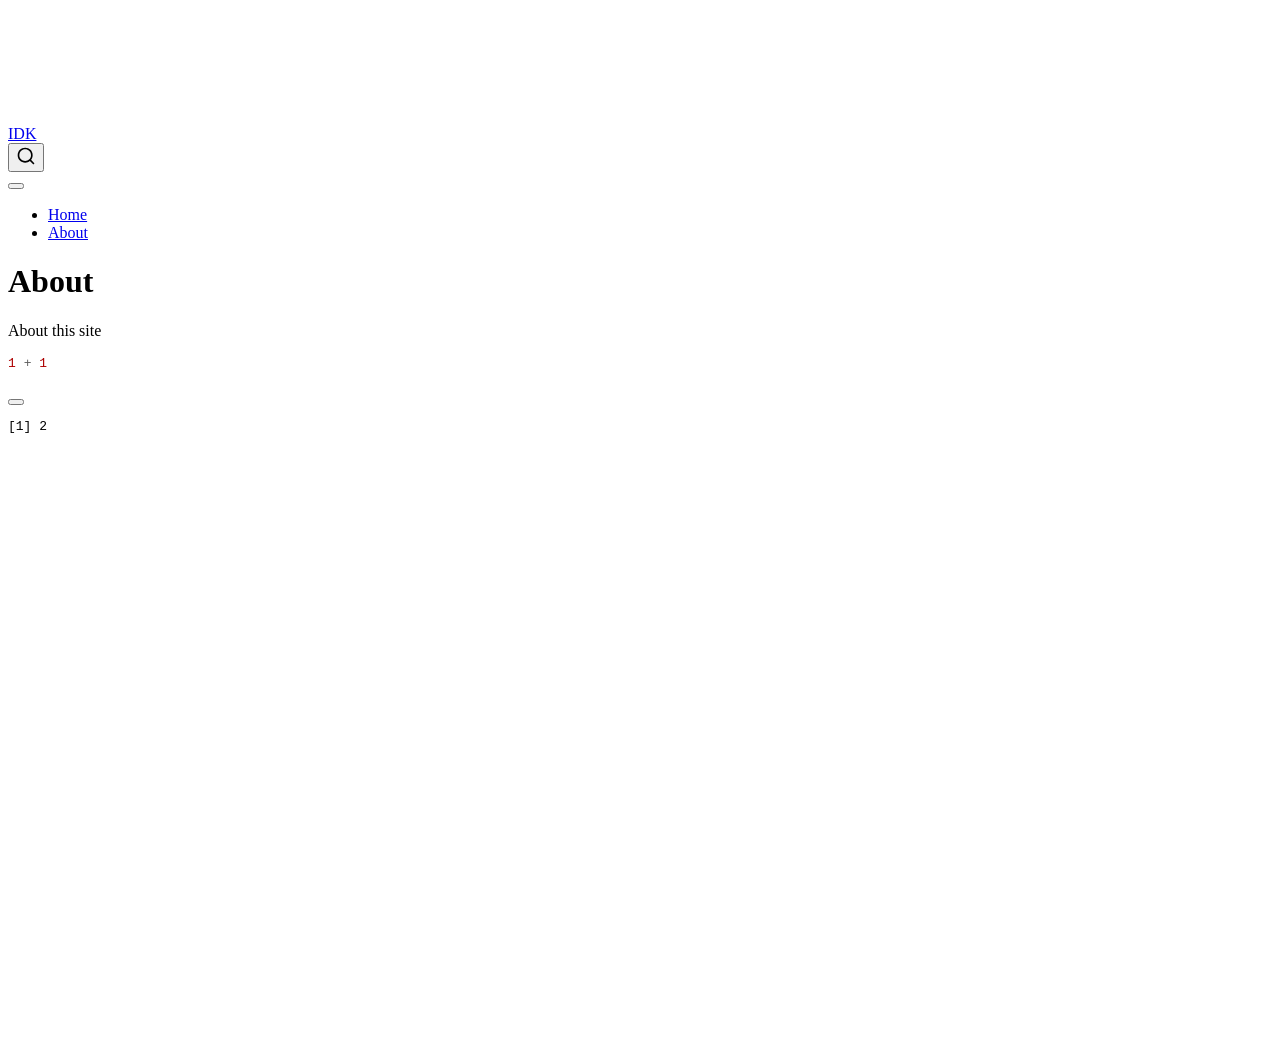
==== docs/about.html @ 7fe26b98 "Initial commit" ====
<!DOCTYPE html>
<html xmlns="http://www.w3.org/1999/xhtml" lang="en" xml:lang="en"><head>

<meta charset="utf-8">
<meta name="generator" content="quarto-1.10.18">

<meta name="viewport" content="width=device-width, initial-scale=1.0, user-scalable=yes">


<title>About – IDK</title>
<style>
/* Default styles provided by pandoc.
** See https://pandoc.org/MANUAL.html#variables-for-html for config info.
*/
span.smallcaps{font-variant: small-caps;}
div.columns{display: flex; gap: 1.5em;}
div.column{flex: auto;}
@media screen {
div.columns{gap: min(4vw, 1.5em);}
div.column{overflow-x: auto;}
}
div.hanging-indent{margin-left: 1.5em; text-indent: -1.5em;}
ul.task-list{list-style: none;}
ul.task-list li input[type="checkbox"] {
  width: 0.8em;
  margin: 0 0.8em 0.2em -1em; /* quarto-specific, see https://github.com/quarto-dev/quarto-cli/issues/4556 */ 
  vertical-align: middle;
}
/* CSS for syntax highlighting */
html { -webkit-text-size-adjust: 100%; }
pre > code.sourceCode { white-space: pre; position: relative; }
pre > code.sourceCode > span { display: inline-block; line-height: 1.25; }
pre > code.sourceCode > span:empty { height: 1.2em; }
.sourceCode { overflow: visible; }
code.sourceCode > span { color: inherit; text-decoration: inherit; }
div.sourceCode { margin: 1em 0; }
pre.sourceCode { margin: 0; }
@media screen {
div.sourceCode { overflow: auto; }
}
@media print {
pre > code.sourceCode { white-space: pre-wrap; }
pre > code.sourceCode > span { text-indent: -5em; padding-left: 5em; }
}
pre.numberSource code
  { counter-reset: source-line 0; }
pre.numberSource code > span
  { position: relative; left: -4em; counter-increment: source-line; }
pre.numberSource code > span > a:first-child::before
  { content: counter(source-line);
    position: relative; left: -1em; text-align: right; vertical-align: baseline;
    border: none; display: inline-block;
    -webkit-touch-callout: none; -webkit-user-select: none;
    -khtml-user-select: none; -moz-user-select: none;
    -ms-user-select: none; user-select: none;
    padding: 0 4px; width: 4em;
  }
pre.numberSource { margin-left: 3em;  padding-left: 4px; }
div.sourceCode
  {   }
@media screen {
pre > code.sourceCode > span > a:first-child::before { text-decoration: underline; }
}
</style>


<script src="site_libs/quarto-nav/quarto-nav.js"></script>
<script src="site_libs/quarto-nav/headroom.min.js"></script>
<script src="site_libs/clipboard/clipboard.min.js"></script>
<script src="site_libs/quarto-search/autocomplete.umd.js"></script>
<script src="site_libs/quarto-search/fuse.min.js"></script>
<script src="site_libs/quarto-search/quarto-search.js"></script>
<meta name="quarto:offset" content="./">
<script src="site_libs/quarto-html/quarto.js" type="module"></script>
<script src="site_libs/quarto-html/tabsets/tabsets.js" type="module"></script>
<script src="site_libs/quarto-html/popper.min.js"></script>
<script src="site_libs/quarto-html/tippy.umd.min.js"></script>
<script src="site_libs/quarto-html/anchor.min.js"></script>
<link href="site_libs/quarto-html/tippy.css" rel="stylesheet">
<link href="site_libs/quarto-html/quarto-syntax-highlighting-64a204ab8560d761af7679ceaba22944.css" rel="stylesheet" id="quarto-text-highlighting-styles">
<script src="site_libs/bootstrap/bootstrap.min.js"></script>
<link href="site_libs/bootstrap/bootstrap-icons.css" rel="stylesheet">
<link href="site_libs/bootstrap/bootstrap-445b8638c3d06994fee0907d791121c4.min.css" rel="stylesheet" append-hash="true" id="quarto-bootstrap" data-mode="light">
<script id="quarto-search-options" type="application/json">{
  "location": "navbar",
  "copy-button": false,
  "collapse-after": 3,
  "panel-placement": "end",
  "type": "overlay",
  "limit": 50,
  "keyboard-shortcut": [
    "f",
    "/",
    "s"
  ],
  "show-item-context": false,
  "language": {
    "search-no-results-text": "No results",
    "search-matching-documents-text": "matching documents",
    "search-copy-link-title": "Copy link to search",
    "search-hide-matches-text": "Hide additional matches",
    "search-more-match-text": "more match in this document",
    "search-more-matches-text": "more matches in this document",
    "search-clear-button-title": "Clear",
    "search-text-placeholder": "",
    "search-detached-cancel-button-title": "Cancel",
    "search-submit-button-title": "Submit",
    "search-label": "Search"
  }
}</script>


<link rel="stylesheet" href="styles.css">
</head>

<body class="nav-fixed quarto-light">

<div id="quarto-search-results"></div>
  <header id="quarto-header" class="headroom fixed-top">
    <nav class="navbar navbar-expand-lg " data-bs-theme="dark">
      <div class="navbar-container container-fluid">
      <div class="navbar-brand-container mx-auto">
    <a class="navbar-brand" href="./index.html">
    <span class="navbar-title">IDK</span>
    </a>
  </div>
            <div id="quarto-search" class="" title="Search"></div>
          <button class="navbar-toggler" type="button" data-bs-toggle="collapse" data-bs-target="#navbarCollapse" aria-controls="navbarCollapse" role="menu" aria-expanded="false" aria-label="Toggle navigation" onclick="if (window.quartoToggleHeadroom) { window.quartoToggleHeadroom(); }">
  <span class="navbar-toggler-icon"></span>
</button>
          <div class="collapse navbar-collapse" id="navbarCollapse">
            <ul class="navbar-nav navbar-nav-scroll me-auto">
  <li class="nav-item">
    <a class="nav-link" href="./index.html"> 
<span class="menu-text">Home</span></a>
  </li>  
  <li class="nav-item">
    <a class="nav-link active" href="./about.html" aria-current="page"> 
<span class="menu-text">About</span></a>
  </li>  
</ul>
          </div> <!-- /navcollapse -->
            <div class="quarto-navbar-tools">
</div>
      </div> <!-- /container-fluid -->
    </nav>
</header>
<!-- content -->
<div id="quarto-content" class="quarto-container page-columns page-rows-contents page-layout-article page-navbar">
<!-- sidebar -->
<!-- margin-sidebar -->
    <div id="quarto-margin-sidebar" class="sidebar margin-sidebar zindex-bottom">
        
    </div>
<!-- main -->
<main class="content" id="quarto-document-content">

<header id="title-block-header" class="quarto-title-block default">
<div class="quarto-title">
<h1 class="title">About</h1>
</div>



<div class="quarto-title-meta">

    
  
    
  </div>
  


</header>


<p>About this site</p>
<div class="cell">
<div class="code-copy-outer-scaffold"><div class="sourceCode cell-code" id="cb1"><pre class="sourceCode r code-with-copy"><code class="sourceCode r"><span id="cb1-1"><a href="#cb1-1" aria-hidden="true" tabindex="-1"></a><span class="dv">1</span> <span class="sc">+</span> <span class="dv">1</span></span></code></pre></div><button title="Copy to Clipboard" class="code-copy-button"><i class="bi"></i></button></div>
<div class="cell-output cell-output-stdout">
<pre><code>[1] 2</code></pre>
</div>
</div>



</main> <!-- /main -->
<script id="quarto-html-after-body" type="application/javascript">
  window.document.addEventListener("DOMContentLoaded", function (event) {
    const icon = "";
    const anchorJS = new window.AnchorJS();
    anchorJS.options = {
      placement: 'right',
      icon: icon
    };
    anchorJS.add('.anchored');
    const isCodeAnnotation = (el) => {
      for (const clz of el.classList) {
        if (clz.startsWith('code-annotation-')) {                     
          return true;
        }
      }
      return false;
    }
    const onCopySuccess = function(e) {
      // button target
      const button = e.trigger;
      // don't keep focus
      button.blur();
      // flash "checked"
      button.classList.add('code-copy-button-checked');
      var currentTitle = button.getAttribute("title");
      button.setAttribute("title", "Copied!");
      let tooltip;
      if (window.bootstrap) {
        button.setAttribute("data-bs-toggle", "tooltip");
        button.setAttribute("data-bs-placement", "left");
        button.setAttribute("data-bs-title", "Copied!");
        tooltip = new bootstrap.Tooltip(button, 
          { trigger: "manual", 
            customClass: "code-copy-button-tooltip",
            offset: [0, -8]});
        tooltip.show();    
      }
      setTimeout(function() {
        if (tooltip) {
          tooltip.hide();
          button.removeAttribute("data-bs-title");
          button.removeAttribute("data-bs-toggle");
          button.removeAttribute("data-bs-placement");
        }
        button.setAttribute("title", currentTitle);
        button.classList.remove('code-copy-button-checked');
      }, 1000);
      // clear code selection
      e.clearSelection();
    }
    const getTextToCopy = function(trigger) {
      const outerScaffold = trigger.parentElement.cloneNode(true);
      const codeEl = outerScaffold.querySelector('code');
      for (const childEl of codeEl.children) {
        if (isCodeAnnotation(childEl)) {
          childEl.remove();
        }
      }
      return codeEl.innerText;
    }
    const clipboard = new window.ClipboardJS('.code-copy-button:not([data-in-quarto-modal])', {
      text: getTextToCopy
    });
    clipboard.on('success', onCopySuccess);
    if (window.document.getElementById('quarto-embedded-source-code-modal')) {
      const clipboardModal = new window.ClipboardJS('.code-copy-button[data-in-quarto-modal]', {
        text: getTextToCopy,
        container: window.document.getElementById('quarto-embedded-source-code-modal')
      });
      clipboardModal.on('success', onCopySuccess);
    }
      var localhostRegex = new RegExp(/^(?:http|https):\/\/localhost\:?[0-9]*\//);
      var mailtoRegex = new RegExp(/^mailto:/);
        var filterRegex = new RegExp('/' + window.location.host + '/');
      var isInternal = (href) => {
          return filterRegex.test(href) || localhostRegex.test(href) || mailtoRegex.test(href);
      }
      // Inspect non-navigation links and adorn them if external
     var links = window.document.querySelectorAll('a[href]:not(.nav-link):not(.navbar-brand):not(.toc-action):not(.sidebar-link):not(.sidebar-item-toggle):not(.pagination-link):not(.no-external):not([aria-hidden]):not(.dropdown-item):not(.quarto-navigation-tool):not(.about-link)');
      for (var i=0; i<links.length; i++) {
        const link = links[i];
        if (!isInternal(link.href)) {
          // undo the damage that might have been done by quarto-nav.js in the case of
          // links that we want to consider external
          if (link.dataset.originalHref !== undefined) {
            link.href = link.dataset.originalHref;
          }
        }
      }
    function tippyHover(el, contentFn, onTriggerFn, onUntriggerFn) {
      const config = {
        allowHTML: true,
        maxWidth: 500,
        delay: 100,
        arrow: false,
        appendTo: function(el) {
            return el.parentElement;
        },
        interactive: true,
        interactiveBorder: 10,
        theme: 'quarto',
        placement: 'bottom-start',
      };
      if (contentFn) {
        config.content = contentFn;
      }
      if (onTriggerFn) {
        config.onTrigger = onTriggerFn;
      }
      if (onUntriggerFn) {
        config.onUntrigger = onUntriggerFn;
      }
      window.tippy(el, config); 
    }
    const noterefs = window.document.querySelectorAll('a[role="doc-noteref"]');
    for (var i=0; i<noterefs.length; i++) {
      const ref = noterefs[i];
      tippyHover(ref, function() {
        // use id or data attribute instead here
        let href = ref.getAttribute('data-footnote-href') || ref.getAttribute('href');
        try { href = new URL(href).hash; } catch {}
        const id = href.replace(/^#\/?/, "");
        const note = window.document.getElementById(id);
        if (note) {
          return note.innerHTML;
        } else {
          return "";
        }
      });
    }
    const xrefs = window.document.querySelectorAll('a.quarto-xref');
    const processXRef = (id, note) => {
      // Strip column container classes
      const stripColumnClz = (el) => {
        el.classList.remove("page-full", "page-columns");
        if (el.children) {
          for (const child of el.children) {
            stripColumnClz(child);
          }
        }
      }
      stripColumnClz(note)
      if (id === null || id.startsWith('sec-')) {
        // Special case sections, only their first couple elements
        const container = document.createElement("div");
        if (note.children && note.children.length > 2) {
          container.appendChild(note.children[0].cloneNode(true));
          for (let i = 1; i < note.children.length; i++) {
            const child = note.children[i];
            if (child.tagName === "P" && child.innerText === "") {
              continue;
            } else {
              container.appendChild(child.cloneNode(true));
              break;
            }
          }
          if (window.Quarto?.typesetMath) {
            window.Quarto.typesetMath(container);
          }
          return container.innerHTML
        } else {
          if (window.Quarto?.typesetMath) {
            window.Quarto.typesetMath(note);
          }
          return note.innerHTML;
        }
      } else {
        // Remove any anchor links if they are present
        const anchorLink = note.querySelector('a.anchorjs-link');
        if (anchorLink) {
          anchorLink.remove();
        }
        if (window.Quarto?.typesetMath) {
          window.Quarto.typesetMath(note);
        }
        if (note.classList.contains("callout")) {
          return note.outerHTML;
        } else {
          return note.innerHTML;
        }
      }
    }
    for (var i=0; i<xrefs.length; i++) {
      const xref = xrefs[i];
      tippyHover(xref, undefined, function(instance) {
        instance.disable();
        let url = xref.getAttribute('href');
        let hash = undefined; 
        if (url.startsWith('#')) {
          hash = url;
        } else {
          try { hash = new URL(url).hash; } catch {}
        }
        if (hash) {
          const id = hash.replace(/^#\/?/, "");
          const note = window.document.getElementById(id);
          if (note !== null) {
            try {
              const html = processXRef(id, note.cloneNode(true));
              instance.setContent(html);
            } finally {
              instance.enable();
              instance.show();
            }
          } else {
            // See if we can fetch this
            fetch(url.split('#')[0])
            .then(res => res.text())
            .then(html => {
              const parser = new DOMParser();
              const htmlDoc = parser.parseFromString(html, "text/html");
              const note = htmlDoc.getElementById(id);
              if (note !== null) {
                const html = processXRef(id, note);
                instance.setContent(html);
              } 
            }).finally(() => {
              instance.enable();
              instance.show();
            });
          }
        } else {
          // See if we can fetch a full url (with no hash to target)
          // This is a special case and we should probably do some content thinning / targeting
          fetch(url)
          .then(res => res.text())
          .then(html => {
            const parser = new DOMParser();
            const htmlDoc = parser.parseFromString(html, "text/html");
            const note = htmlDoc.querySelector('main.content');
            if (note !== null) {
              // This should only happen for chapter cross references
              // (since there is no id in the URL)
              // remove the first header
              if (note.children.length > 0 && note.children[0].tagName === "HEADER") {
                note.children[0].remove();
              }
              const html = processXRef(null, note);
              instance.setContent(html);
            } 
          }).finally(() => {
            instance.enable();
            instance.show();
          });
        }
      }, function(instance) {
      });
    }
        let selectedAnnoteEl;
        const selectorForAnnotation = ( cell, annotation) => {
          let cellAttr = 'data-code-cell="' + cell + '"';
          let lineAttr = 'data-code-annotation="' +  annotation + '"';
          const selector = 'span[' + cellAttr + '][' + lineAttr + ']';
          return selector;
        }
        const selectCodeLines = (annoteEl) => {
          const doc = window.document;
          const targetCell = annoteEl.getAttribute("data-target-cell");
          const targetAnnotation = annoteEl.getAttribute("data-target-annotation");
          const annoteSpan = window.document.querySelector(selectorForAnnotation(targetCell, targetAnnotation));
          const lines = annoteSpan.getAttribute("data-code-lines").split(",");
          const lineIds = lines.map((line) => {
            return targetCell + "-" + line;
          })
          let top = null;
          let height = null;
          let parent = null;
          if (lineIds.length > 0) {
              //compute the position of the single el (top and bottom and make a div)
              const el = window.document.getElementById(lineIds[0]);
              top = el.offsetTop;
              height = el.offsetHeight;
              parent = el.parentElement.parentElement;
            if (lineIds.length > 1) {
              const lastEl = window.document.getElementById(lineIds[lineIds.length - 1]);
              const bottom = lastEl.offsetTop + lastEl.offsetHeight;
              height = bottom - top;
            }
            if (top !== null && height !== null && parent !== null) {
              // cook up a div (if necessary) and position it 
              let div = window.document.getElementById("code-annotation-line-highlight");
              if (div === null) {
                div = window.document.createElement("div");
                div.setAttribute("id", "code-annotation-line-highlight");
                div.style.position = 'absolute';
                parent.appendChild(div);
              }
              div.style.top = top - 2 + "px";
              div.style.height = height + 4 + "px";
              div.style.left = 0;
              let gutterDiv = window.document.getElementById("code-annotation-line-highlight-gutter");
              if (gutterDiv === null) {
                gutterDiv = window.document.createElement("div");
                gutterDiv.setAttribute("id", "code-annotation-line-highlight-gutter");
                gutterDiv.style.position = 'absolute';
                const codeCell = window.document.getElementById(targetCell);
                const gutter = codeCell.querySelector('.code-annotation-gutter');
                gutter.appendChild(gutterDiv);
              }
              gutterDiv.style.top = top - 2 + "px";
              gutterDiv.style.height = height + 4 + "px";
            }
            selectedAnnoteEl = annoteEl;
          }
        };
        const unselectCodeLines = () => {
          const elementsIds = ["code-annotation-line-highlight", "code-annotation-line-highlight-gutter"];
          elementsIds.forEach((elId) => {
            const div = window.document.getElementById(elId);
            if (div) {
              div.remove();
            }
          });
          selectedAnnoteEl = undefined;
        };
          // Handle positioning of the toggle
      window.addEventListener(
        "resize",
        throttle(() => {
          elRect = undefined;
          if (selectedAnnoteEl) {
            selectCodeLines(selectedAnnoteEl);
          }
        }, 10)
      );
      function throttle(fn, ms) {
      let throttle = false;
      let timer;
        return (...args) => {
          if(!throttle) { // first call gets through
              fn.apply(this, args);
              throttle = true;
          } else { // all the others get throttled
              if(timer) clearTimeout(timer); // cancel #2
              timer = setTimeout(() => {
                fn.apply(this, args);
                timer = throttle = false;
              }, ms);
          }
        };
      }
        // Attach click handler to the DT
        const annoteDls = window.document.querySelectorAll('dt[data-target-cell]');
        for (const annoteDlNode of annoteDls) {
          annoteDlNode.addEventListener('click', (event) => {
            const clickedEl = event.target;
            if (clickedEl !== selectedAnnoteEl) {
              unselectCodeLines();
              const activeEl = window.document.querySelector('dt[data-target-cell].code-annotation-active');
              if (activeEl) {
                activeEl.classList.remove('code-annotation-active');
              }
              selectCodeLines(clickedEl);
              clickedEl.classList.add('code-annotation-active');
            } else {
              // Unselect the line
              unselectCodeLines();
              clickedEl.classList.remove('code-annotation-active');
            }
          });
        }
    const findCites = (el) => {
      const parentEl = el.parentElement;
      if (parentEl) {
        const cites = parentEl.dataset.cites;
        if (cites) {
          return {
            el,
            cites: cites.split(' ')
          };
        } else {
          return findCites(el.parentElement)
        }
      } else {
        return undefined;
      }
    };
    var bibliorefs = window.document.querySelectorAll('a[role="doc-biblioref"]');
    for (var i=0; i<bibliorefs.length; i++) {
      const ref = bibliorefs[i];
      const citeInfo = findCites(ref);
      if (citeInfo) {
        tippyHover(citeInfo.el, function() {
          var popup = window.document.createElement('div');
          citeInfo.cites.forEach(function(cite) {
            var citeDiv = window.document.createElement('div');
            citeDiv.classList.add('hanging-indent');
            citeDiv.classList.add('csl-entry');
            var biblioDiv = window.document.getElementById('ref-' + cite);
            if (biblioDiv) {
              citeDiv.innerHTML = biblioDiv.innerHTML;
            }
            popup.appendChild(citeDiv);
          });
          return popup.innerHTML;
        });
      }
    }
  });
  </script>
</div> <!-- /content -->




</body></html>
---- docs/site_libs/quarto-html/tippy.css ----
.tippy-box[data-animation=fade][data-state=hidden]{opacity:0}[data-tippy-root]{max-width:calc(100vw - 10px)}.tippy-box{position:relative;background-color:#333;color:#fff;border-radius:4px;font-size:14px;line-height:1.4;white-space:normal;outline:0;transition-property:transform,visibility,opacity}.tippy-box[data-placement^=top]>.tippy-arrow{bottom:0}.tippy-box[data-placement^=top]>.tippy-arrow:before{bottom:-7px;left:0;border-width:8px 8px 0;border-top-color:initial;transform-origin:center top}.tippy-box[data-placement^=bottom]>.tippy-arrow{top:0}.tippy-box[data-placement^=bottom]>.tippy-arrow:before{top:-7px;left:0;border-width:0 8px 8px;border-bottom-color:initial;transform-origin:center bottom}.tippy-box[data-placement^=left]>.tippy-arrow{right:0}.tippy-box[data-placement^=left]>.tippy-arrow:before{border-width:8px 0 8px 8px;border-left-color:initial;right:-7px;transform-origin:center left}.tippy-box[data-placement^=right]>.tippy-arrow{left:0}.tippy-box[data-placement^=right]>.tippy-arrow:before{left:-7px;border-width:8px 8px 8px 0;border-right-color:initial;transform-origin:center right}.tippy-box[data-inertia][data-state=visible]{transition-timing-function:cubic-bezier(.54,1.5,.38,1.11)}.tippy-arrow{width:16px;height:16px;color:#333}.tippy-arrow:before{content:"";position:absolute;border-color:transparent;border-style:solid}.tippy-content{position:relative;padding:5px 9px;z-index:1}
---- docs/site_libs/quarto-html/quarto-syntax-highlighting-64a204ab8560d761af7679ceaba22944.css ----
/* quarto syntax highlight colors */
:root {
  --quarto-hl-ot-color: #003B4F;
  --quarto-hl-at-color: #657422;
  --quarto-hl-ss-color: #20794D;
  --quarto-hl-an-color: #5E5E5E;
  --quarto-hl-fu-color: #4758AB;
  --quarto-hl-st-color: #20794D;
  --quarto-hl-cf-color: #003B4F;
  --quarto-hl-op-color: #5E5E5E;
  --quarto-hl-er-color: #AD0000;
  --quarto-hl-bn-color: #AD0000;
  --quarto-hl-al-color: #AD0000;
  --quarto-hl-va-color: #111111;
  --quarto-hl-bu-color: inherit;
  --quarto-hl-ex-color: inherit;
  --quarto-hl-pp-color: #AD0000;
  --quarto-hl-in-color: #5E5E5E;
  --quarto-hl-vs-color: #20794D;
  --quarto-hl-wa-color: #5E5E5E;
  --quarto-hl-do-color: #5E5E5E;
  --quarto-hl-im-color: #00769E;
  --quarto-hl-ch-color: #20794D;
  --quarto-hl-dt-color: #AD0000;
  --quarto-hl-fl-color: #AD0000;
  --quarto-hl-co-color: #5E5E5E;
  --quarto-hl-cv-color: #5E5E5E;
  --quarto-hl-cn-color: #8f5902;
  --quarto-hl-sc-color: #5E5E5E;
  --quarto-hl-dv-color: #AD0000;
  --quarto-hl-kw-color: #003B4F;
}

/* other quarto variables */
:root {
  --quarto-font-monospace: SFMono-Regular, Menlo, Monaco, Consolas, "Liberation Mono", "Courier New", monospace;
}

/* syntax highlight based on Pandoc's rules */
pre > code.sourceCode > span {
  color: #003B4F;
}

code.sourceCode > span {
  color: #003B4F;
}

div.sourceCode,
div.sourceCode pre.sourceCode {
  color: #003B4F;
}

/* Normal */
code span {
  color: #003B4F;
}

/* Alert */
code span.al {
  color: #AD0000;
  font-style: inherit;
}

/* Annotation */
code span.an {
  color: #5E5E5E;
  font-style: inherit;
}

/* Attribute */
code span.at {
  color: #657422;
  font-style: inherit;
}

/* BaseN */
code span.bn {
  color: #AD0000;
  font-style: inherit;
}

/* BuiltIn */
code span.bu {
  font-style: inherit;
}

/* ControlFlow */
code span.cf {
  color: #003B4F;
  font-weight: bold;
  font-style: inherit;
}

/* Char */
code span.ch {
  color: #20794D;
  font-style: inherit;
}

/* Constant */
code span.cn {
  color: #8f5902;
  font-style: inherit;
}

/* Comment */
code span.co {
  color: #5E5E5E;
  font-style: inherit;
}

/* CommentVar */
code span.cv {
  color: #5E5E5E;
  font-style: italic;
}

/* Documentation */
code span.do {
  color: #5E5E5E;
  font-style: italic;
}

/* DataType */
code span.dt {
  color: #AD0000;
  font-style: inherit;
}

/* DecVal */
code span.dv {
  color: #AD0000;
  font-style: inherit;
}

/* Error */
code span.er {
  color: #AD0000;
  font-style: inherit;
}

/* Extension */
code span.ex {
  font-style: inherit;
}

/* Float */
code span.fl {
  color: #AD0000;
  font-style: inherit;
}

/* Function */
code span.fu {
  color: #4758AB;
  font-style: inherit;
}

/* Import */
code span.im {
  color: #00769E;
  font-style: inherit;
}

/* Information */
code span.in {
  color: #5E5E5E;
  font-style: inherit;
}

/* Keyword */
code span.kw {
  color: #003B4F;
  font-weight: bold;
  font-style: inherit;
}

/* Operator */
code span.op {
  color: #5E5E5E;
  font-style: inherit;
}

/* Other */
code span.ot {
  color: #003B4F;
  font-style: inherit;
}

/* Preprocessor */
code span.pp {
  color: #AD0000;
  font-style: inherit;
}

/* SpecialChar */
code span.sc {
  color: #5E5E5E;
  font-style: inherit;
}

/* SpecialString */
code span.ss {
  color: #20794D;
  font-style: inherit;
}

/* String */
code span.st {
  color: #20794D;
  font-style: inherit;
}

/* Variable */
code span.va {
  color: #111111;
  font-style: inherit;
}

/* VerbatimString */
code span.vs {
  color: #20794D;
  font-style: inherit;
}

/* Warning */
code span.wa {
  color: #5E5E5E;
  font-style: italic;
}

.prevent-inlining {
  content: "</";
}

/*# sourceMappingURL=9d8d5bb603a83b8298b89080a598c93b.css.map */
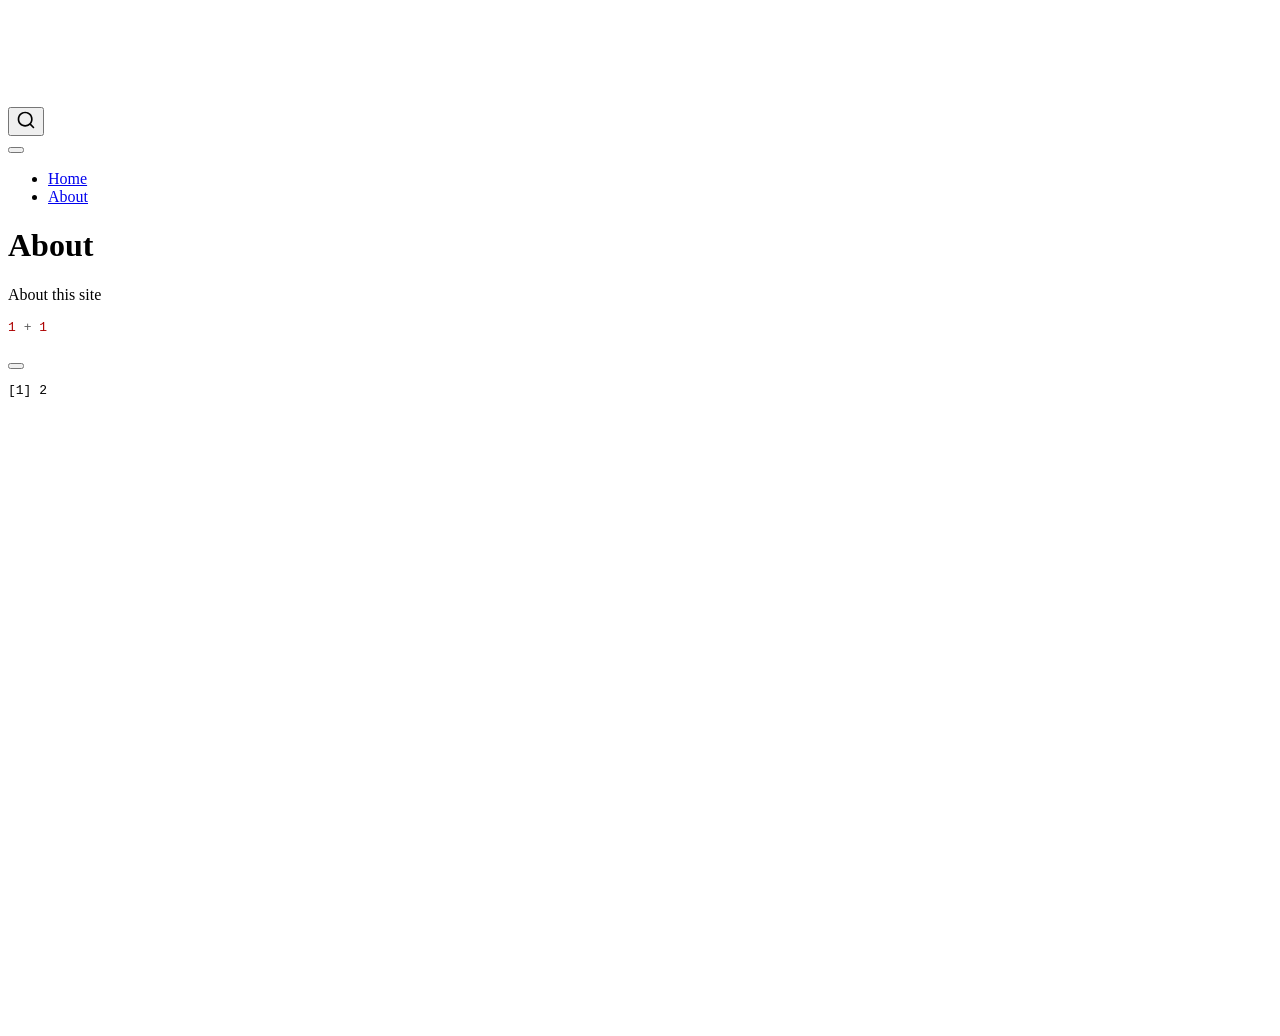
==== commit 96bac606: "Ready for class (10/21)" ====
--- a/docs/about.html
+++ b/docs/about.html
@@ -7,7 +7,7 @@
 <meta name="viewport" content="width=device-width, initial-scale=1.0, user-scalable=yes">
 
 
-<title>About – IDK</title>
+<title>About</title>
 <style>
 /* Default styles provided by pandoc.
 ** See https://pandoc.org/MANUAL.html#variables-for-html for config info.
@@ -119,11 +119,6 @@
   <header id="quarto-header" class="headroom fixed-top">
     <nav class="navbar navbar-expand-lg " data-bs-theme="dark">
       <div class="navbar-container container-fluid">
-      <div class="navbar-brand-container mx-auto">
-    <a class="navbar-brand" href="./index.html">
-    <span class="navbar-title">IDK</span>
-    </a>
-  </div>
             <div id="quarto-search" class="" title="Search"></div>
           <button class="navbar-toggler" type="button" data-bs-toggle="collapse" data-bs-target="#navbarCollapse" aria-controls="navbarCollapse" role="menu" aria-expanded="false" aria-label="Toggle navigation" onclick="if (window.quartoToggleHeadroom) { window.quartoToggleHeadroom(); }">
   <span class="navbar-toggler-icon"></span>
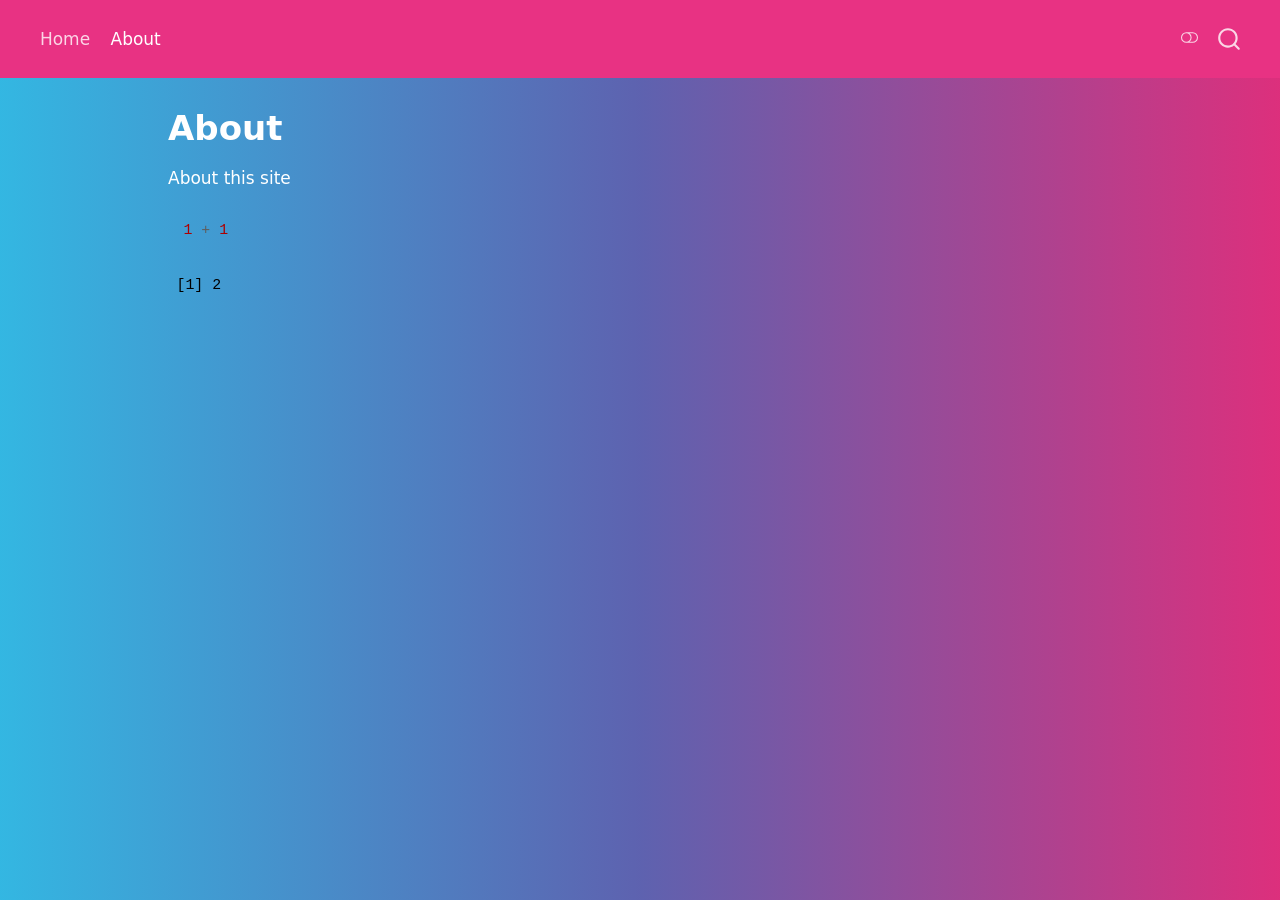
==== commit 64879b5d: "Liliy is da best. #amber4Life" ====
--- a/docs/about.html
+++ b/docs/about.html
@@ -77,10 +77,14 @@
 <script src="site_libs/quarto-html/tippy.umd.min.js"></script>
 <script src="site_libs/quarto-html/anchor.min.js"></script>
 <link href="site_libs/quarto-html/tippy.css" rel="stylesheet">
-<link href="site_libs/quarto-html/quarto-syntax-highlighting-64a204ab8560d761af7679ceaba22944.css" rel="stylesheet" id="quarto-text-highlighting-styles">
+<link href="site_libs/quarto-html/quarto-syntax-highlighting-64a204ab8560d761af7679ceaba22944.css" rel="stylesheet" class="quarto-color-scheme" id="quarto-text-highlighting-styles">
+<link href="site_libs/quarto-html/quarto-syntax-highlighting-dark-b85bc7c33db8c58e0ec93c3465666fed.css" rel="stylesheet" class="quarto-color-scheme quarto-color-alternate" id="quarto-text-highlighting-styles">
+<link href="site_libs/quarto-html/quarto-syntax-highlighting-64a204ab8560d761af7679ceaba22944.css" rel="stylesheet" class="quarto-color-scheme-extra" id="quarto-text-highlighting-styles">
 <script src="site_libs/bootstrap/bootstrap.min.js"></script>
 <link href="site_libs/bootstrap/bootstrap-icons.css" rel="stylesheet">
-<link href="site_libs/bootstrap/bootstrap-445b8638c3d06994fee0907d791121c4.min.css" rel="stylesheet" append-hash="true" id="quarto-bootstrap" data-mode="light">
+<link href="site_libs/bootstrap/bootstrap-e63a6d4442c7fd97bdaaeca52b07098d.min.css" rel="stylesheet" append-hash="true" class="quarto-color-scheme" id="quarto-bootstrap" data-mode="light">
+<link href="site_libs/bootstrap/bootstrap-dark-df07115ad9f15e2ef3479c789e6873c8.min.css" rel="stylesheet" append-hash="true" class="quarto-color-scheme quarto-color-alternate" id="quarto-bootstrap" data-mode="dark">
+<link href="site_libs/bootstrap/bootstrap-e63a6d4442c7fd97bdaaeca52b07098d.min.css" rel="stylesheet" append-hash="true" class="quarto-color-scheme-extra" id="quarto-bootstrap" data-mode="light">
 <script id="quarto-search-options" type="application/json">{
   "location": "navbar",
   "copy-button": false,
@@ -113,7 +117,169 @@
 <link rel="stylesheet" href="styles.css">
 </head>
 
-<body class="nav-fixed quarto-light">
+<body class="nav-fixed quarto-light"><script id="quarto-html-before-body" type="application/javascript">
+    const toggleBodyColorMode = (bsSheetEl) => {
+      const mode = bsSheetEl.getAttribute("data-mode");
+      const bodyEl = window.document.querySelector("body");
+      if (mode === "dark") {
+        bodyEl.classList.add("quarto-dark");
+        bodyEl.classList.remove("quarto-light");
+      } else {
+        bodyEl.classList.add("quarto-light");
+        bodyEl.classList.remove("quarto-dark");
+      }
+    }
+    const toggleBodyColorPrimary = () => {
+      const bsSheetEl = window.document.querySelector("link#quarto-bootstrap:not([rel=disabled-stylesheet])");
+      if (bsSheetEl) {
+        toggleBodyColorMode(bsSheetEl);
+      }
+    }
+    const setColorSchemeToggle = (alternate) => {
+      const toggles = window.document.querySelectorAll('.quarto-color-scheme-toggle');
+      for (let i=0; i < toggles.length; i++) {
+        const toggle = toggles[i];
+        if (toggle) {
+          if (alternate) {
+            toggle.classList.add("alternate");
+          } else {
+            toggle.classList.remove("alternate");
+          }
+        }
+      }
+    };
+    const toggleColorMode = (alternate) => {
+      // Switch the stylesheets
+      const primaryStylesheets = window.document.querySelectorAll('link.quarto-color-scheme:not(.quarto-color-alternate)');
+      const alternateStylesheets = window.document.querySelectorAll('link.quarto-color-scheme.quarto-color-alternate');
+      manageTransitions('#quarto-margin-sidebar .nav-link', false);
+      if (alternate) {
+        // note: dark is layered on light, we don't disable primary!
+        enableStylesheet(alternateStylesheets);
+        for (const sheetNode of alternateStylesheets) {
+          if (sheetNode.id === "quarto-bootstrap") {
+            toggleBodyColorMode(sheetNode);
+          }
+        }
+      } else {
+        disableStylesheet(alternateStylesheets);
+        enableStylesheet(primaryStylesheets)
+        toggleBodyColorPrimary();
+      }
+      manageTransitions('#quarto-margin-sidebar .nav-link', true);
+      // Switch the toggles
+      setColorSchemeToggle(alternate)
+      // Hack to workaround the fact that safari doesn't
+      // properly recolor the scrollbar when toggling (#1455)
+      if (navigator.userAgent.indexOf('Safari') > 0 && navigator.userAgent.indexOf('Chrome') == -1) {
+        manageTransitions("body", false);
+        window.scrollTo(0, 1);
+        setTimeout(() => {
+          window.scrollTo(0, 0);
+          manageTransitions("body", true);
+        }, 40);
+      }
+    }
+    const disableStylesheet = (stylesheets) => {
+      for (let i=0; i < stylesheets.length; i++) {
+        const stylesheet = stylesheets[i];
+        stylesheet.rel = 'disabled-stylesheet';
+      }
+    }
+    const enableStylesheet = (stylesheets) => {
+      for (let i=0; i < stylesheets.length; i++) {
+        const stylesheet = stylesheets[i];
+        if(stylesheet.rel !== 'stylesheet') { // for Chrome, which will still FOUC without this check
+          stylesheet.rel = 'stylesheet';
+        }
+      }
+    }
+    const manageTransitions = (selector, allowTransitions) => {
+      const els = window.document.querySelectorAll(selector);
+      for (let i=0; i < els.length; i++) {
+        const el = els[i];
+        if (allowTransitions) {
+          el.classList.remove('notransition');
+        } else {
+          el.classList.add('notransition');
+        }
+      }
+    }
+    const isFileUrl = () => {
+      return window.location.protocol === 'file:';
+    }
+    const hasAlternateSentinel = () => {
+      let styleSentinel = getColorSchemeSentinel();
+      if (styleSentinel !== null) {
+        return styleSentinel === "alternate";
+      } else {
+        return false;
+      }
+    }
+    const setStyleSentinel = (alternate) => {
+      const value = alternate ? "alternate" : "default";
+      if (!isFileUrl()) {
+        window.localStorage.setItem("quarto-color-scheme", value);
+      } else {
+        localAlternateSentinel = value;
+      }
+    }
+    const getColorSchemeSentinel = () => {
+      if (!isFileUrl()) {
+        const storageValue = window.localStorage.getItem("quarto-color-scheme");
+        return storageValue != null ? storageValue : localAlternateSentinel;
+      } else {
+        return localAlternateSentinel;
+      }
+    }
+    const toggleGiscusIfUsed = (isAlternate, darkModeDefault) => {
+      const baseTheme = document.querySelector('#giscus-base-theme')?.value ?? 'light';
+      const alternateTheme = document.querySelector('#giscus-alt-theme')?.value ?? 'dark';
+      let newTheme = '';
+      if(authorPrefersDark) {
+        newTheme = isAlternate ? baseTheme : alternateTheme;
+      } else {
+        newTheme = isAlternate ? alternateTheme : baseTheme;
+      }
+      const changeGiscusTheme = () => {
+        // From: https://github.com/giscus/giscus/issues/336
+        const sendMessage = (message) => {
+          const iframe = document.querySelector('iframe.giscus-frame');
+          if (!iframe) return;
+          iframe.contentWindow.postMessage({ giscus: message }, 'https://giscus.app');
+        }
+        sendMessage({
+          setConfig: {
+            theme: newTheme
+          }
+        });
+      }
+      const isGiscussLoaded = window.document.querySelector('iframe.giscus-frame') !== null;
+      if (isGiscussLoaded) {
+        changeGiscusTheme();
+      }
+    };
+    const authorPrefersDark = false;
+    const darkModeDefault = authorPrefersDark;
+      document.querySelector('link#quarto-text-highlighting-styles.quarto-color-scheme-extra').rel = 'disabled-stylesheet';
+      document.querySelector('link#quarto-bootstrap.quarto-color-scheme-extra').rel = 'disabled-stylesheet';
+    let localAlternateSentinel = darkModeDefault ? 'alternate' : 'default';
+    // Dark / light mode switch
+    window.quartoToggleColorScheme = () => {
+      // Read the current dark / light value
+      let toAlternate = !hasAlternateSentinel();
+      toggleColorMode(toAlternate);
+      setStyleSentinel(toAlternate);
+      toggleGiscusIfUsed(toAlternate, darkModeDefault);
+      window.dispatchEvent(new Event('resize'));
+    };
+    // Switch to dark mode if need be
+    if (hasAlternateSentinel()) {
+      toggleColorMode(true);
+    } else {
+      toggleColorMode(false);
+    }
+  </script>
 
 <div id="quarto-search-results"></div>
   <header id="quarto-header" class="headroom fixed-top">
@@ -136,6 +302,7 @@
 </ul>
           </div> <!-- /navcollapse -->
             <div class="quarto-navbar-tools">
+  <a href="" class="quarto-color-scheme-toggle quarto-navigation-tool  px-1" onclick="window.quartoToggleColorScheme(); return false;" title="Toggle dark mode"><i class="bi"></i></a>
 </div>
       </div> <!-- /container-fluid -->
     </nav>
@@ -150,6 +317,7 @@
 <!-- main -->
 <main class="content" id="quarto-document-content">
 
+
 <header id="title-block-header" class="quarto-title-block default">
 <div class="quarto-title">
 <h1 class="title">About</h1>
@@ -182,6 +350,19 @@
 </main> <!-- /main -->
 <script id="quarto-html-after-body" type="application/javascript">
   window.document.addEventListener("DOMContentLoaded", function (event) {
+    // Ensure there is a toggle, if there isn't float one in the top right
+    if (window.document.querySelector('.quarto-color-scheme-toggle') === null) {
+      const a = window.document.createElement('a');
+      a.classList.add('top-right');
+      a.classList.add('quarto-color-scheme-toggle');
+      a.href = "";
+      a.onclick = function() { try { window.quartoToggleColorScheme(); } catch {} return false; };
+      const i = window.document.createElement("i");
+      i.classList.add('bi');
+      a.appendChild(i);
+      window.document.body.appendChild(a);
+    }
+    setColorSchemeToggle(hasAlternateSentinel())
     const icon = "";
     const anchorJS = new window.AnchorJS();
     anchorJS.options = {
--- a/docs/site_libs/quarto-html/quarto-syntax-highlighting-dark-b85bc7c33db8c58e0ec93c3465666fed.css
+++ b/docs/site_libs/quarto-html/quarto-syntax-highlighting-dark-b85bc7c33db8c58e0ec93c3465666fed.css
@@ -0,0 +1,219 @@
+/* quarto syntax highlight colors */
+:root {
+  --quarto-hl-al-color: #f07178;
+  --quarto-hl-an-color: #d4d0ab;
+  --quarto-hl-at-color: #00e0e0;
+  --quarto-hl-bn-color: #d4d0ab;
+  --quarto-hl-bu-color: #abe338;
+  --quarto-hl-ch-color: #abe338;
+  --quarto-hl-co-color: #f8f8f2;
+  --quarto-hl-cv-color: #ffd700;
+  --quarto-hl-cn-color: #ffd700;
+  --quarto-hl-cf-color: #ffa07a;
+  --quarto-hl-dt-color: #ffa07a;
+  --quarto-hl-dv-color: #d4d0ab;
+  --quarto-hl-do-color: #f8f8f2;
+  --quarto-hl-er-color: #f07178;
+  --quarto-hl-ex-color: #00e0e0;
+  --quarto-hl-fl-color: #d4d0ab;
+  --quarto-hl-fu-color: #ffa07a;
+  --quarto-hl-im-color: #abe338;
+  --quarto-hl-in-color: #d4d0ab;
+  --quarto-hl-kw-color: #ffa07a;
+  --quarto-hl-op-color: #ffa07a;
+  --quarto-hl-ot-color: #00e0e0;
+  --quarto-hl-pp-color: #dcc6e0;
+  --quarto-hl-re-color: #00e0e0;
+  --quarto-hl-sc-color: #abe338;
+  --quarto-hl-ss-color: #abe338;
+  --quarto-hl-st-color: #abe338;
+  --quarto-hl-va-color: #00e0e0;
+  --quarto-hl-vs-color: #abe338;
+  --quarto-hl-wa-color: #dcc6e0;
+}
+
+/* other quarto variables */
+:root {
+  --quarto-font-monospace: SFMono-Regular, Menlo, Monaco, Consolas, "Liberation Mono", "Courier New", monospace;
+}
+
+/* syntax highlight based on Pandoc's rules */
+pre > code.sourceCode > span {
+  color: #f8f8f2;
+}
+
+code.sourceCode > span {
+  color: #f8f8f2;
+}
+
+div.sourceCode,
+div.sourceCode pre.sourceCode {
+  color: #f8f8f2;
+}
+
+/* Normal */
+code span {
+  color: #f8f8f2;
+}
+
+/* Alert */
+code span.al {
+  color: #f07178;
+}
+
+/* Annotation */
+code span.an {
+  color: #d4d0ab;
+}
+
+/* Attribute */
+code span.at {
+  color: #00e0e0;
+}
+
+/* BaseN */
+code span.bn {
+  color: #d4d0ab;
+}
+
+/* BuiltIn */
+code span.bu {
+  color: #abe338;
+}
+
+/* ControlFlow */
+code span.cf {
+  font-weight: bold;
+  color: #ffa07a;
+}
+
+/* Char */
+code span.ch {
+  color: #abe338;
+}
+
+/* Constant */
+code span.cn {
+  color: #ffd700;
+}
+
+/* Comment */
+code span.co {
+  font-style: italic;
+  color: #f8f8f2;
+}
+
+/* CommentVar */
+code span.cv {
+  color: #ffd700;
+}
+
+/* Documentation */
+code span.do {
+  color: #f8f8f2;
+}
+
+/* DataType */
+code span.dt {
+  color: #ffa07a;
+}
+
+/* DecVal */
+code span.dv {
+  color: #d4d0ab;
+}
+
+/* Error */
+code span.er {
+  color: #f07178;
+  text-decoration: underline;
+}
+
+/* Extension */
+code span.ex {
+  font-weight: bold;
+  color: #00e0e0;
+}
+
+/* Float */
+code span.fl {
+  color: #d4d0ab;
+}
+
+/* Function */
+code span.fu {
+  color: #ffa07a;
+}
+
+/* Import */
+code span.im {
+  color: #abe338;
+}
+
+/* Information */
+code span.in {
+  color: #d4d0ab;
+}
+
+/* Keyword */
+code span.kw {
+  font-weight: bold;
+  color: #ffa07a;
+}
+
+/* Operator */
+code span.op {
+  color: #ffa07a;
+}
+
+/* Other */
+code span.ot {
+  color: #00e0e0;
+}
+
+/* Preprocessor */
+code span.pp {
+  color: #dcc6e0;
+}
+
+/* RegionMarker */
+code span.re {
+  background-color: #f8f8f2;
+  color: #00e0e0;
+}
+
+/* SpecialChar */
+code span.sc {
+  color: #abe338;
+}
+
+/* SpecialString */
+code span.ss {
+  color: #abe338;
+}
+
+/* String */
+code span.st {
+  color: #abe338;
+}
+
+/* Variable */
+code span.va {
+  color: #00e0e0;
+}
+
+/* VerbatimString */
+code span.vs {
+  color: #abe338;
+}
+
+/* Warning */
+code span.wa {
+  color: #dcc6e0;
+}
+
+.prevent-inlining {
+  content: "</";
+}
+
+/*# sourceMappingURL=4ed8f1090dec6531da29ab00902aa718.css.map */
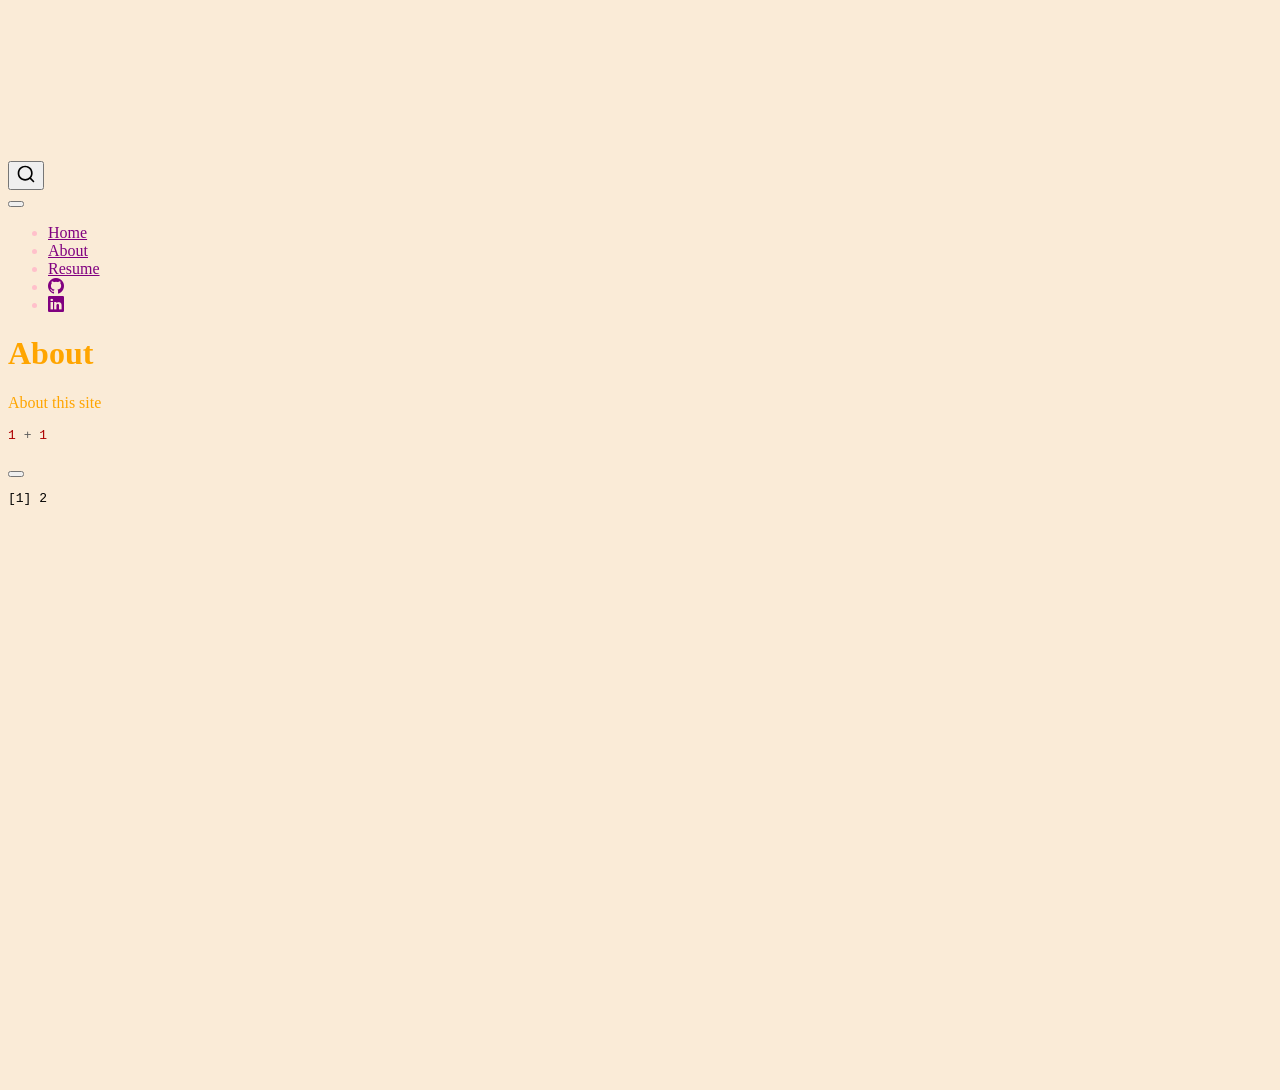
==== commit 9fd24d3d: "Done for today (10/23)!" ====
--- a/docs/about.html
+++ b/docs/about.html
@@ -82,9 +82,9 @@
 <link href="site_libs/quarto-html/quarto-syntax-highlighting-64a204ab8560d761af7679ceaba22944.css" rel="stylesheet" class="quarto-color-scheme-extra" id="quarto-text-highlighting-styles">
 <script src="site_libs/bootstrap/bootstrap.min.js"></script>
 <link href="site_libs/bootstrap/bootstrap-icons.css" rel="stylesheet">
-<link href="site_libs/bootstrap/bootstrap-e63a6d4442c7fd97bdaaeca52b07098d.min.css" rel="stylesheet" append-hash="true" class="quarto-color-scheme" id="quarto-bootstrap" data-mode="light">
+<link href="site_libs/bootstrap/bootstrap-b0ee52e4dc8db0fb1c3a6dbd8a6b6139.min.css" rel="stylesheet" append-hash="true" class="quarto-color-scheme" id="quarto-bootstrap" data-mode="light">
 <link href="site_libs/bootstrap/bootstrap-dark-df07115ad9f15e2ef3479c789e6873c8.min.css" rel="stylesheet" append-hash="true" class="quarto-color-scheme quarto-color-alternate" id="quarto-bootstrap" data-mode="dark">
-<link href="site_libs/bootstrap/bootstrap-e63a6d4442c7fd97bdaaeca52b07098d.min.css" rel="stylesheet" append-hash="true" class="quarto-color-scheme-extra" id="quarto-bootstrap" data-mode="light">
+<link href="site_libs/bootstrap/bootstrap-b0ee52e4dc8db0fb1c3a6dbd8a6b6139.min.css" rel="stylesheet" append-hash="true" class="quarto-color-scheme-extra" id="quarto-bootstrap" data-mode="light">
 <script id="quarto-search-options" type="application/json">{
   "location": "navbar",
   "copy-button": false,
@@ -298,6 +298,20 @@
   <li class="nav-item">
     <a class="nav-link active" href="./about.html" aria-current="page"> 
 <span class="menu-text">About</span></a>
+  </li>  
+  <li class="nav-item">
+    <a class="nav-link" href="./resume.html"> 
+<span class="menu-text">Resume</span></a>
+  </li>  
+  <li class="nav-item compact">
+    <a class="nav-link" href="http://github.com/FaithMuller" target="blank"> <i class="bi bi-github" role="img">
+</i> 
+<span class="menu-text"></span></a>
+  </li>  
+  <li class="nav-item compact">
+    <a class="nav-link" href="https://www.linkedin.com/in/faith-muller"> <i class="bi bi-linkedin" role="img">
+</i> 
+<span class="menu-text"></span></a>
   </li>  
 </ul>
           </div> <!-- /navcollapse -->
--- a/docs/styles.css
+++ b/docs/styles.css
@@ -0,0 +1,25 @@
+/* css styles */
+h1, p {
+  color: orange;
+}
+
+h2 {
+  color: green;
+}
+
+h3 {
+  color: black;
+  font-style: italic;
+}
+
+body {
+  background-color: antiquewhite;
+}
+
+ol, ul {
+  color: pink;
+}
+
+a {
+  color: purple;
+}
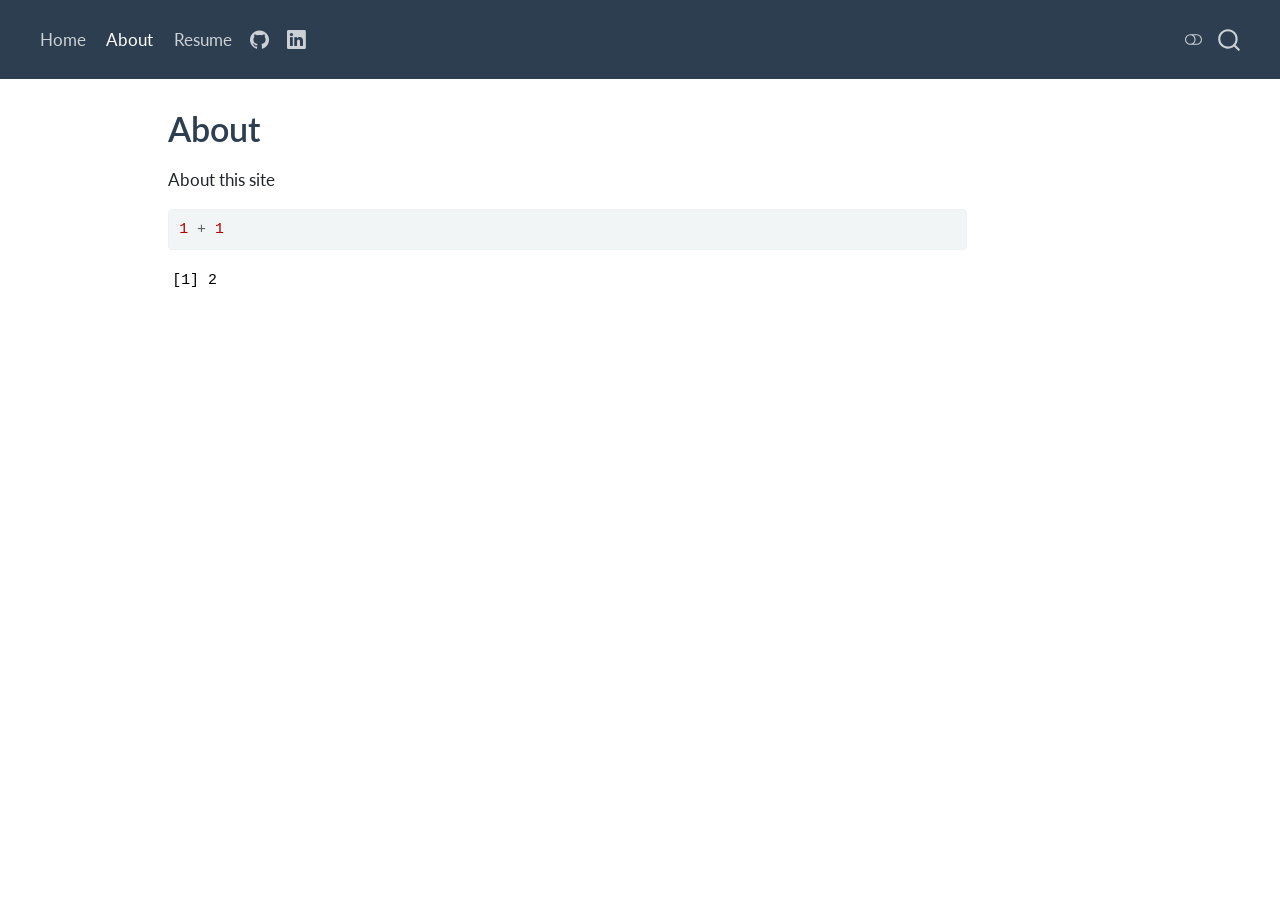
==== commit 47b4cb83: "Work more at home!" ====
--- a/docs/about.html
+++ b/docs/about.html
@@ -82,9 +82,9 @@
 <link href="site_libs/quarto-html/quarto-syntax-highlighting-64a204ab8560d761af7679ceaba22944.css" rel="stylesheet" class="quarto-color-scheme-extra" id="quarto-text-highlighting-styles">
 <script src="site_libs/bootstrap/bootstrap.min.js"></script>
 <link href="site_libs/bootstrap/bootstrap-icons.css" rel="stylesheet">
-<link href="site_libs/bootstrap/bootstrap-b0ee52e4dc8db0fb1c3a6dbd8a6b6139.min.css" rel="stylesheet" append-hash="true" class="quarto-color-scheme" id="quarto-bootstrap" data-mode="light">
+<link href="site_libs/bootstrap/bootstrap-9d96f532d65220ca877c0304385df42f.min.css" rel="stylesheet" append-hash="true" class="quarto-color-scheme" id="quarto-bootstrap" data-mode="light">
 <link href="site_libs/bootstrap/bootstrap-dark-df07115ad9f15e2ef3479c789e6873c8.min.css" rel="stylesheet" append-hash="true" class="quarto-color-scheme quarto-color-alternate" id="quarto-bootstrap" data-mode="dark">
-<link href="site_libs/bootstrap/bootstrap-b0ee52e4dc8db0fb1c3a6dbd8a6b6139.min.css" rel="stylesheet" append-hash="true" class="quarto-color-scheme-extra" id="quarto-bootstrap" data-mode="light">
+<link href="site_libs/bootstrap/bootstrap-9d96f532d65220ca877c0304385df42f.min.css" rel="stylesheet" append-hash="true" class="quarto-color-scheme-extra" id="quarto-bootstrap" data-mode="light">
 <script id="quarto-search-options" type="application/json">{
   "location": "navbar",
   "copy-button": false,
--- a/docs/styles.css
+++ b/docs/styles.css
@@ -1,25 +1,27 @@
 /* css styles */
-h1, p {
-  color: orange;
+/* Photo: rounded corners and a soft shadow */
+img {
+  border-radius: 12px;
+  box-shadow: 0 4px 12px rgba(0, 0, 0, 0.15);
 }
 
-h2 {
-  color: green;
+/* Headings use the theme's main color */
+h1, h2, h3 {
+  color: var(--bs-primary);
 }
 
-h3 {
-  color: black;
-  font-style: italic;
+/* A little more space between sections */
+h2 {
+  margin-top: 2rem;
 }
 
-body {
-  background-color: antiquewhite;
+/* Frame the embedded resume with the theme's border color */
+embed {
+  border: 1px solid var(--bs-border-color);
+  border-radius: 8px;
 }
 
-ol, ul {
-  color: pink;
+/* Links turn the theme's accent color on hover */
+a:hover {
+  color: var(--bs-info);
 }
-
-a {
-  color: purple;
-}
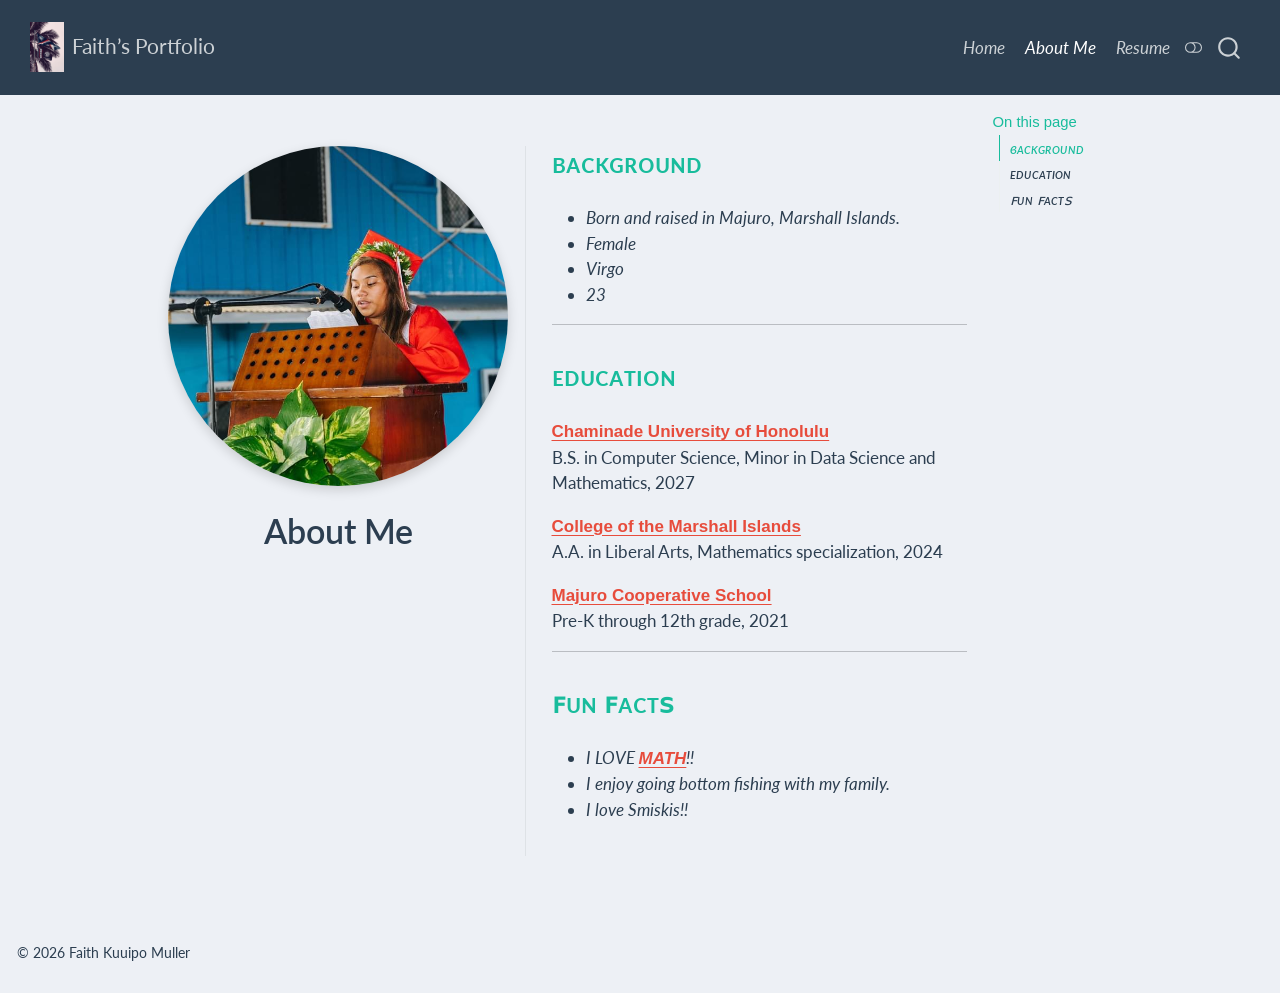
==== commit 385fab58: "Done!" ====
--- a/docs/about.html
+++ b/docs/about.html
@@ -7,7 +7,7 @@
 <meta name="viewport" content="width=device-width, initial-scale=1.0, user-scalable=yes">
 
 
-<title>About</title>
+<title>About Me – Faith Kuuipo Muller</title>
 <style>
 /* Default styles provided by pandoc.
 ** See https://pandoc.org/MANUAL.html#variables-for-html for config info.
@@ -26,41 +26,6 @@
   margin: 0 0.8em 0.2em -1em; /* quarto-specific, see https://github.com/quarto-dev/quarto-cli/issues/4556 */ 
   vertical-align: middle;
 }
-/* CSS for syntax highlighting */
-html { -webkit-text-size-adjust: 100%; }
-pre > code.sourceCode { white-space: pre; position: relative; }
-pre > code.sourceCode > span { display: inline-block; line-height: 1.25; }
-pre > code.sourceCode > span:empty { height: 1.2em; }
-.sourceCode { overflow: visible; }
-code.sourceCode > span { color: inherit; text-decoration: inherit; }
-div.sourceCode { margin: 1em 0; }
-pre.sourceCode { margin: 0; }
-@media screen {
-div.sourceCode { overflow: auto; }
-}
-@media print {
-pre > code.sourceCode { white-space: pre-wrap; }
-pre > code.sourceCode > span { text-indent: -5em; padding-left: 5em; }
-}
-pre.numberSource code
-  { counter-reset: source-line 0; }
-pre.numberSource code > span
-  { position: relative; left: -4em; counter-increment: source-line; }
-pre.numberSource code > span > a:first-child::before
-  { content: counter(source-line);
-    position: relative; left: -1em; text-align: right; vertical-align: baseline;
-    border: none; display: inline-block;
-    -webkit-touch-callout: none; -webkit-user-select: none;
-    -khtml-user-select: none; -moz-user-select: none;
-    -ms-user-select: none; user-select: none;
-    padding: 0 4px; width: 4em;
-  }
-pre.numberSource { margin-left: 3em;  padding-left: 4px; }
-div.sourceCode
-  {   }
-@media screen {
-pre > code.sourceCode > span > a:first-child::before { text-decoration: underline; }
-}
 </style>
 
 
@@ -75,7 +40,6 @@
 <script src="site_libs/quarto-html/tabsets/tabsets.js" type="module"></script>
 <script src="site_libs/quarto-html/popper.min.js"></script>
 <script src="site_libs/quarto-html/tippy.umd.min.js"></script>
-<script src="site_libs/quarto-html/anchor.min.js"></script>
 <link href="site_libs/quarto-html/tippy.css" rel="stylesheet">
 <link href="site_libs/quarto-html/quarto-syntax-highlighting-64a204ab8560d761af7679ceaba22944.css" rel="stylesheet" class="quarto-color-scheme" id="quarto-text-highlighting-styles">
 <link href="site_libs/quarto-html/quarto-syntax-highlighting-dark-b85bc7c33db8c58e0ec93c3465666fed.css" rel="stylesheet" class="quarto-color-scheme quarto-color-alternate" id="quarto-text-highlighting-styles">
@@ -285,33 +249,32 @@
   <header id="quarto-header" class="headroom fixed-top">
     <nav class="navbar navbar-expand-lg " data-bs-theme="dark">
       <div class="navbar-container container-fluid">
+      <div class="navbar-brand-container mx-auto">
+    <a href="./index.html" class="navbar-brand navbar-brand-logo">
+    <img src="./media/flag.jpeg" alt="Marshall Islands flag" class="navbar-logo light-content">
+    <img src="./media/flag.jpeg" alt="Marshall Islands flag" class="navbar-logo dark-content">
+    </a>
+    <a class="navbar-brand" href="./index.html">
+    <span class="navbar-title">Faith’s Portfolio</span>
+    </a>
+  </div>
             <div id="quarto-search" class="" title="Search"></div>
           <button class="navbar-toggler" type="button" data-bs-toggle="collapse" data-bs-target="#navbarCollapse" aria-controls="navbarCollapse" role="menu" aria-expanded="false" aria-label="Toggle navigation" onclick="if (window.quartoToggleHeadroom) { window.quartoToggleHeadroom(); }">
   <span class="navbar-toggler-icon"></span>
 </button>
           <div class="collapse navbar-collapse" id="navbarCollapse">
-            <ul class="navbar-nav navbar-nav-scroll me-auto">
+            <ul class="navbar-nav navbar-nav-scroll ms-auto">
   <li class="nav-item">
     <a class="nav-link" href="./index.html"> 
 <span class="menu-text">Home</span></a>
   </li>  
   <li class="nav-item">
     <a class="nav-link active" href="./about.html" aria-current="page"> 
-<span class="menu-text">About</span></a>
+<span class="menu-text">About Me</span></a>
   </li>  
   <li class="nav-item">
     <a class="nav-link" href="./resume.html"> 
 <span class="menu-text">Resume</span></a>
-  </li>  
-  <li class="nav-item compact">
-    <a class="nav-link" href="http://github.com/FaithMuller" target="blank"> <i class="bi bi-github" role="img">
-</i> 
-<span class="menu-text"></span></a>
-  </li>  
-  <li class="nav-item compact">
-    <a class="nav-link" href="https://www.linkedin.com/in/faith-muller"> <i class="bi bi-linkedin" role="img">
-</i> 
-<span class="menu-text"></span></a>
   </li>  
 </ul>
           </div> <!-- /navcollapse -->
@@ -325,43 +288,65 @@
 <div id="quarto-content" class="quarto-container page-columns page-rows-contents page-layout-article page-navbar">
 <!-- sidebar -->
 <!-- margin-sidebar -->
-    <div id="quarto-margin-sidebar" class="sidebar margin-sidebar zindex-bottom">
-        
+    <div id="quarto-margin-sidebar" class="sidebar margin-sidebar">
+        <nav id="TOC" role="doc-toc" class="toc-active">
+    <h2 id="toc-title">On this page</h2>
+  <ul>
+  <li><a href="#ʙᴀᴄᴋɢʀᴏᴜɴᴅ" id="toc-ʙᴀᴄᴋɢʀᴏᴜɴᴅ" class="nav-link active" data-scroll-target="#ʙᴀᴄᴋɢʀᴏᴜɴᴅ">ʙᴀᴄᴋɢʀᴏᴜɴᴅ</a></li>
+  <li><a href="#ᴇᴅᴜᴄᴀᴛɪᴏɴ" id="toc-ᴇᴅᴜᴄᴀᴛɪᴏɴ" class="nav-link" data-scroll-target="#ᴇᴅᴜᴄᴀᴛɪᴏɴ">ᴇᴅᴜᴄᴀᴛɪᴏɴ</a></li>
+  <li><a href="#ꜰᴜɴ-ꜰᴀᴄᴛꜱ" id="toc-ꜰᴜɴ-ꜰᴀᴄᴛꜱ" class="nav-link" data-scroll-target="#ꜰᴜɴ-ꜰᴀᴄᴛꜱ">ꜰᴜɴ ꜰᴀᴄᴛꜱ</a></li>
+  </ul>
+</nav>
     </div>
 <!-- main -->
-<main class="content" id="quarto-document-content">
-
-
+<div class="quarto-about-trestles">
+  <div class="about-entity">
+    <img src="media/faith.jpeg" class="about-image
+  round " style="height: 20em; width: 20em;">
 <header id="title-block-header" class="quarto-title-block default">
 <div class="quarto-title">
-<h1 class="title">About</h1>
+<h1 class="title">About Me</h1>
 </div>
-
-
-
 <div class="quarto-title-meta">
-
-    
-  
-    
   </div>
-  
-
-
 </header>
-
-
-<p>About this site</p>
-<div class="cell">
-<div class="code-copy-outer-scaffold"><div class="sourceCode cell-code" id="cb1"><pre class="sourceCode r code-with-copy"><code class="sourceCode r"><span id="cb1-1"><a href="#cb1-1" aria-hidden="true" tabindex="-1"></a><span class="dv">1</span> <span class="sc">+</span> <span class="dv">1</span></span></code></pre></div><button title="Copy to Clipboard" class="code-copy-button"><i class="bi"></i></button></div>
-<div class="cell-output cell-output-stdout">
-<pre><code>[1] 2</code></pre>
+  </div>
+  <div class="about-contents"><main class="content" id="quarto-document-content">
+
+
+<section id="ʙᴀᴄᴋɢʀᴏᴜɴᴅ" class="level2">
+<h2 data-anchor-id="ʙᴀᴄᴋɢʀᴏᴜɴᴅ">ʙᴀᴄᴋɢʀᴏᴜɴᴅ</h2>
+<ul>
+<li>Born and raised in Majuro, Marshall Islands.</li>
+<li>Female</li>
+<li>Virgo</li>
+<li>23</li>
+</ul>
+<hr>
+</section>
+<section id="ᴇᴅᴜᴄᴀᴛɪᴏɴ" class="level2">
+<h2 data-anchor-id="ᴇᴅᴜᴄᴀᴛɪᴏɴ">ᴇᴅᴜᴄᴀᴛɪᴏɴ</h2>
+<p><a href="https://chaminade.edu/"><strong>Chaminade University of Honolulu</strong></a><br>
+B.S. in Computer Science, Minor in Data Science and Mathematics, 2027</p>
+<p><a href="https://cmi.edu/"><strong>College of the Marshall Islands</strong></a><br>
+A.A. in Liberal Arts, Mathematics specialization, 2024</p>
+<p><a href="https://majurocoopschool.wordpress.com/"><strong>Majuro Cooperative School</strong></a><br>
+Pre-K through 12th grade, 2021</p>
+<hr>
+</section>
+<section id="ꜰᴜɴ-ꜰᴀᴄᴛꜱ" class="level2">
+<h2 data-anchor-id="ꜰᴜɴ-ꜰᴀᴄᴛꜱ">ꜰᴜɴ ꜰᴀᴄᴛꜱ</h2>
+<ul>
+<li>I LOVE <a href="https://brilliant.org/">MATH</a>!!</li>
+<li>I enjoy going bottom fishing with my family.</li>
+<li>I love Smiskis!!</li>
+</ul>
+
+
+</section>
+</main></div>
 </div>
-</div>
-
-
-
-</main> <!-- /main -->
+ <!-- /main -->
 <script id="quarto-html-after-body" type="application/javascript">
   window.document.addEventListener("DOMContentLoaded", function (event) {
     // Ensure there is a toggle, if there isn't float one in the top right
@@ -377,13 +362,6 @@
       window.document.body.appendChild(a);
     }
     setColorSchemeToggle(hasAlternateSentinel())
-    const icon = "";
-    const anchorJS = new window.AnchorJS();
-    anchorJS.options = {
-      placement: 'right',
-      icon: icon
-    };
-    anchorJS.add('.anchored');
     const isCodeAnnotation = (el) => {
       for (const clz of el.classList) {
         if (clz.startsWith('code-annotation-')) {                     
@@ -776,6 +754,19 @@
   });
   </script>
 </div> <!-- /content -->
+<footer class="footer">
+  <div class="nav-footer">
+    <div class="nav-footer-left">
+<p>© 2026 Faith Kuuipo Muller</p>
+</div>   
+    <div class="nav-footer-center">
+      &nbsp;
+    </div>
+    <div class="nav-footer-right">
+      &nbsp;
+    </div>
+  </div>
+</footer>
 
 
 
--- a/docs/styles.css
+++ b/docs/styles.css
@@ -1,27 +1,53 @@
 /* css styles */
+/* Colors match the flatly theme (light mode only) */
+.quarto-light h1, .quarto-light p {
+  color: #2C3E50;
+}
+
+.quarto-light h2 {
+  color: #18BC9C;
+}
+
+.quarto-light h3 {
+  color: #3498DB;
+  font-style: italic;
+}
+
+body.quarto-light {
+  background-color: #EDF0F5;
+}
+
+.quarto-light ol, .quarto-light ul {
+  color: #2C3E50;
+  font-style: italic;
+}
+
+/* Links in the page text only (not the navbar) */
+.quarto-light main a {
+  color: #E74C3C;
+  font-weight: bold;
+}
+
 /* Photo: rounded corners and a soft shadow */
 img {
   border-radius: 12px;
   box-shadow: 0 4px 12px rgba(0, 0, 0, 0.15);
 }
 
-/* Headings use the theme's main color */
-h1, h2, h3 {
-  color: var(--bs-primary);
-}
-
-/* A little more space between sections */
-h2 {
-  margin-top: 2rem;
-}
-
-/* Frame the embedded resume with the theme's border color */
+/* Frame the embedded resume */
 embed {
-  border: 1px solid var(--bs-border-color);
+  border: 1px solid #2C3E50;
   border-radius: 8px;
 }
 
-/* Links turn the theme's accent color on hover */
-a:hover {
-  color: var(--bs-info);
+/* Logo: square corners, no shadow, bigger */
+.navbar-logo {
+  border-radius: 0;
+  box-shadow: none;
+  max-height: 50px;
 }
+
+/* Footer matches the page background */
+.quarto-light .nav-footer {
+  background-color: #EDF0F5;
+}
